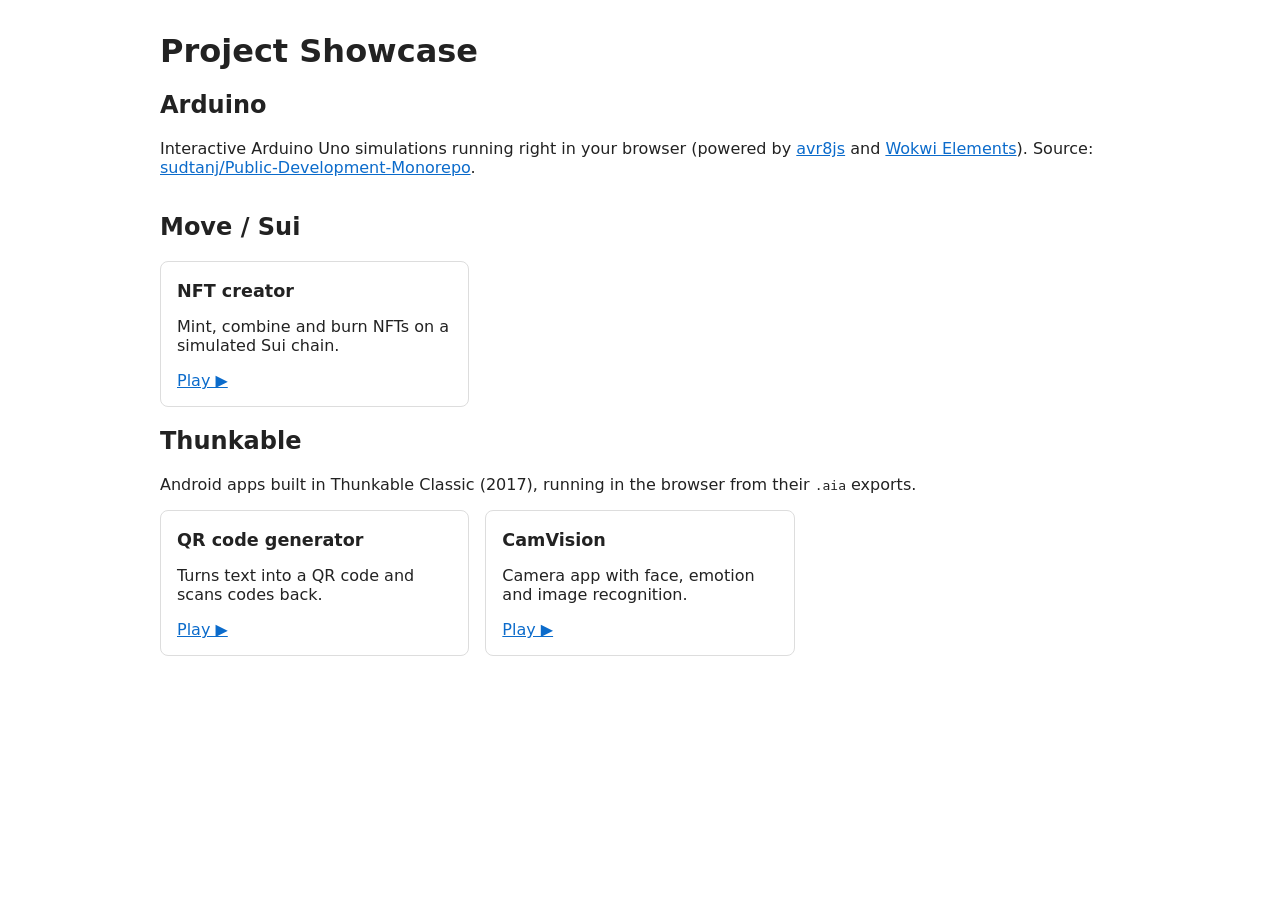
==== site/index.html @ 4866bac2 "Add Thunkable apps with a browser player on the showcase Move CamVision and QRCodeGenerator (.aia ex" ====
<!doctype html>
<html lang="en"><head><meta charset="utf-8"><meta name="viewport" content="width=device-width,initial-scale=1">
<title>Project Showcase</title><link rel="stylesheet" href="style.css"></head>
<body>
<h1>Project Showcase</h1>
<h2>Arduino</h2>
<p>Interactive Arduino Uno simulations running right in your browser (powered by
<a href="https://github.com/wokwi/avr8js">avr8js</a> and <a href="https://github.com/wokwi/wokwi-elements">Wokwi Elements</a>).
Source: <a href="https://github.com/sudtanj/Public-Development-Monorepo">sudtanj/Public-Development-Monorepo</a>.</p>
<ul class="cards" id="cards"></ul>
<h2>Move / Sui</h2>
<ul class="cards"><li><h2>NFT creator</h2><p>Mint, combine and burn NFTs on a simulated Sui chain.</p><a href="move-nft-creator/index.html">Play ▶</a></li></ul>
<h2>Thunkable</h2>
<p>Android apps built in Thunkable Classic (2017), running in the browser from their <code>.aia</code> exports.</p>
<ul class="cards">
  <li><h2>QR code generator</h2><p>Turns text into a QR code and scans codes back.</p><a href="thunkable/index.html?p=QRCodeGenerator_Thunkable">Play ▶</a></li>
  <li><h2>CamVision</h2><p>Camera app with face, emotion and image recognition.</p><a href="thunkable/index.html?p=CamVision_Thunkable">Play ▶</a></li>
</ul>
<script type="module">
const desc = {
  'arduino-analog-read': 'Reads a potentiometer and prints it over serial.',
  'arduino-icare-sensor': 'Sends sensor data as JSON for the iCare PHR app.',
  'arduino-icare-json-sensor': 'Builds the iCare payload with ArduinoJson.',
  'arduino-smoke-sensor': 'Streams MQ-2 gas/smoke readings.',
  'arduino-gas-sensor-test': 'Gas sensor test.',
  'arduino-ultrasonic-hcsr04': 'Measures distance with an HC-SR04.',
};
const projects = await (await fetch('projects.json')).json();
document.getElementById('cards').innerHTML = projects.map(p =>
  `<li><h2>${p.replace('arduino-','').replaceAll('-',' ')}</h2><p>${desc[p] ?? ''}</p><a href="player.html?p=${p}">Play ▶</a></li>`).join('');
</script>
</body></html>
---- site/style.css ----
body{font-family:system-ui,sans-serif;max-width:960px;margin:2rem auto;padding:0 1rem;color:#222}
a{color:#0b6bcb}
.cards{display:grid;grid-template-columns:repeat(auto-fill,minmax(260px,1fr));gap:1rem;padding:0;list-style:none}
.cards li{border:1px solid #ddd;border-radius:8px;padding:1rem}
.cards h2{margin:.2rem 0;font-size:1.1rem}
.board{position:relative;width:640px;height:380px;transform-origin:0 0;background:#f4f6f8;border-radius:8px;overflow:hidden}
.board>*{position:absolute}
.board svg.wires{inset:0;width:100%;height:100%;pointer-events:none;z-index:3}
.board svg.bb{z-index:1}
.board .sensor{z-index:2;transform-origin:0 0}
.controls{margin:1rem 0;display:flex;align-items:center;gap:1rem}
.controls input{width:300px}
pre#serial{background:#111;color:#7CFC00;padding:1rem;height:240px;overflow:auto;border-radius:8px;white-space:pre-wrap;word-break:break-all}
#error{color:#b00020}
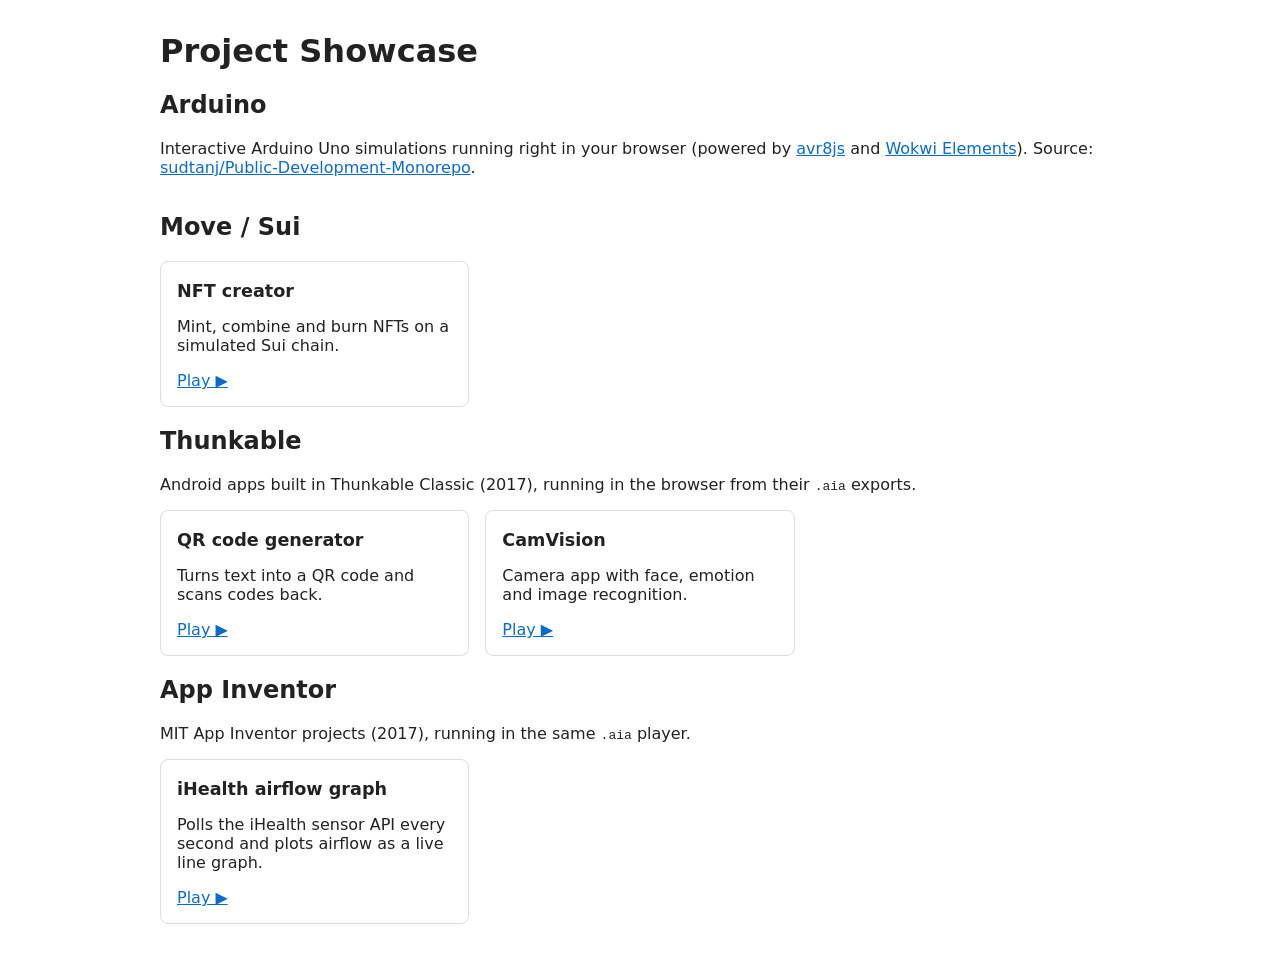
==== commit ab80e5f8: "Add the ai2-iHealth App Inventor project and generalize the .aia player Move PersonAirflowGraph.aia " ====
--- a/site/index.html
+++ b/site/index.html
@@ -13,8 +13,13 @@
 <h2>Thunkable</h2>
 <p>Android apps built in Thunkable Classic (2017), running in the browser from their <code>.aia</code> exports.</p>
 <ul class="cards">
-  <li><h2>QR code generator</h2><p>Turns text into a QR code and scans codes back.</p><a href="thunkable/index.html?p=QRCodeGenerator_Thunkable">Play ▶</a></li>
-  <li><h2>CamVision</h2><p>Camera app with face, emotion and image recognition.</p><a href="thunkable/index.html?p=CamVision_Thunkable">Play ▶</a></li>
+  <li><h2>QR code generator</h2><p>Turns text into a QR code and scans codes back.</p><a href="aia/index.html?p=thunkable/QRCodeGenerator_Thunkable">Play ▶</a></li>
+  <li><h2>CamVision</h2><p>Camera app with face, emotion and image recognition.</p><a href="aia/index.html?p=thunkable/CamVision_Thunkable">Play ▶</a></li>
+</ul>
+<h2>App Inventor</h2>
+<p>MIT App Inventor projects (2017), running in the same <code>.aia</code> player.</p>
+<ul class="cards">
+  <li><h2>iHealth airflow graph</h2><p>Polls the iHealth sensor API every second and plots airflow as a live line graph.</p><a href="aia/index.html?p=appinventor-ihealth/PersonAirflowGraph">Play ▶</a></li>
 </ul>
 <script type="module">
 const desc = {
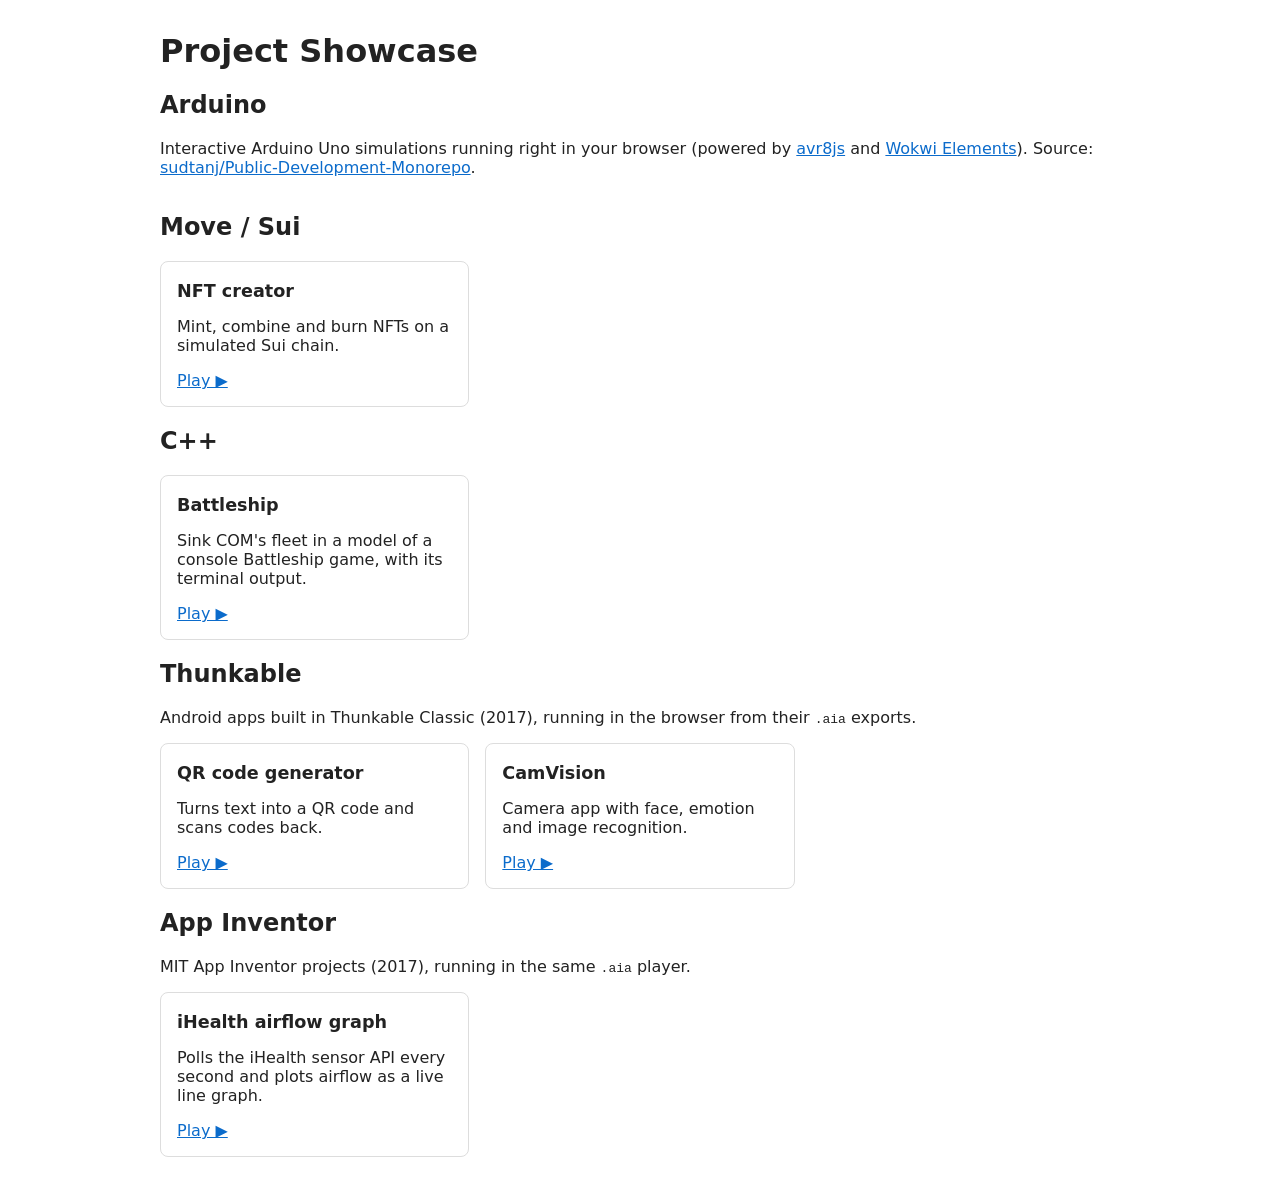
==== commit 30fd9740: "Add the C++ battleship game with a playable browser model Move main.cpp from sudtanj/battleship-game" ====
--- a/site/index.html
+++ b/site/index.html
@@ -10,6 +10,8 @@
 <ul class="cards" id="cards"></ul>
 <h2>Move / Sui</h2>
 <ul class="cards"><li><h2>NFT creator</h2><p>Mint, combine and burn NFTs on a simulated Sui chain.</p><a href="move-nft-creator/index.html">Play ▶</a></li></ul>
+<h2>C++</h2>
+<ul class="cards"><li><h2>Battleship</h2><p>Sink COM's fleet in a model of a console Battleship game, with its terminal output.</p><a href="cpp-battleship/index.html">Play ▶</a></li></ul>
 <h2>Thunkable</h2>
 <p>Android apps built in Thunkable Classic (2017), running in the browser from their <code>.aia</code> exports.</p>
 <ul class="cards">
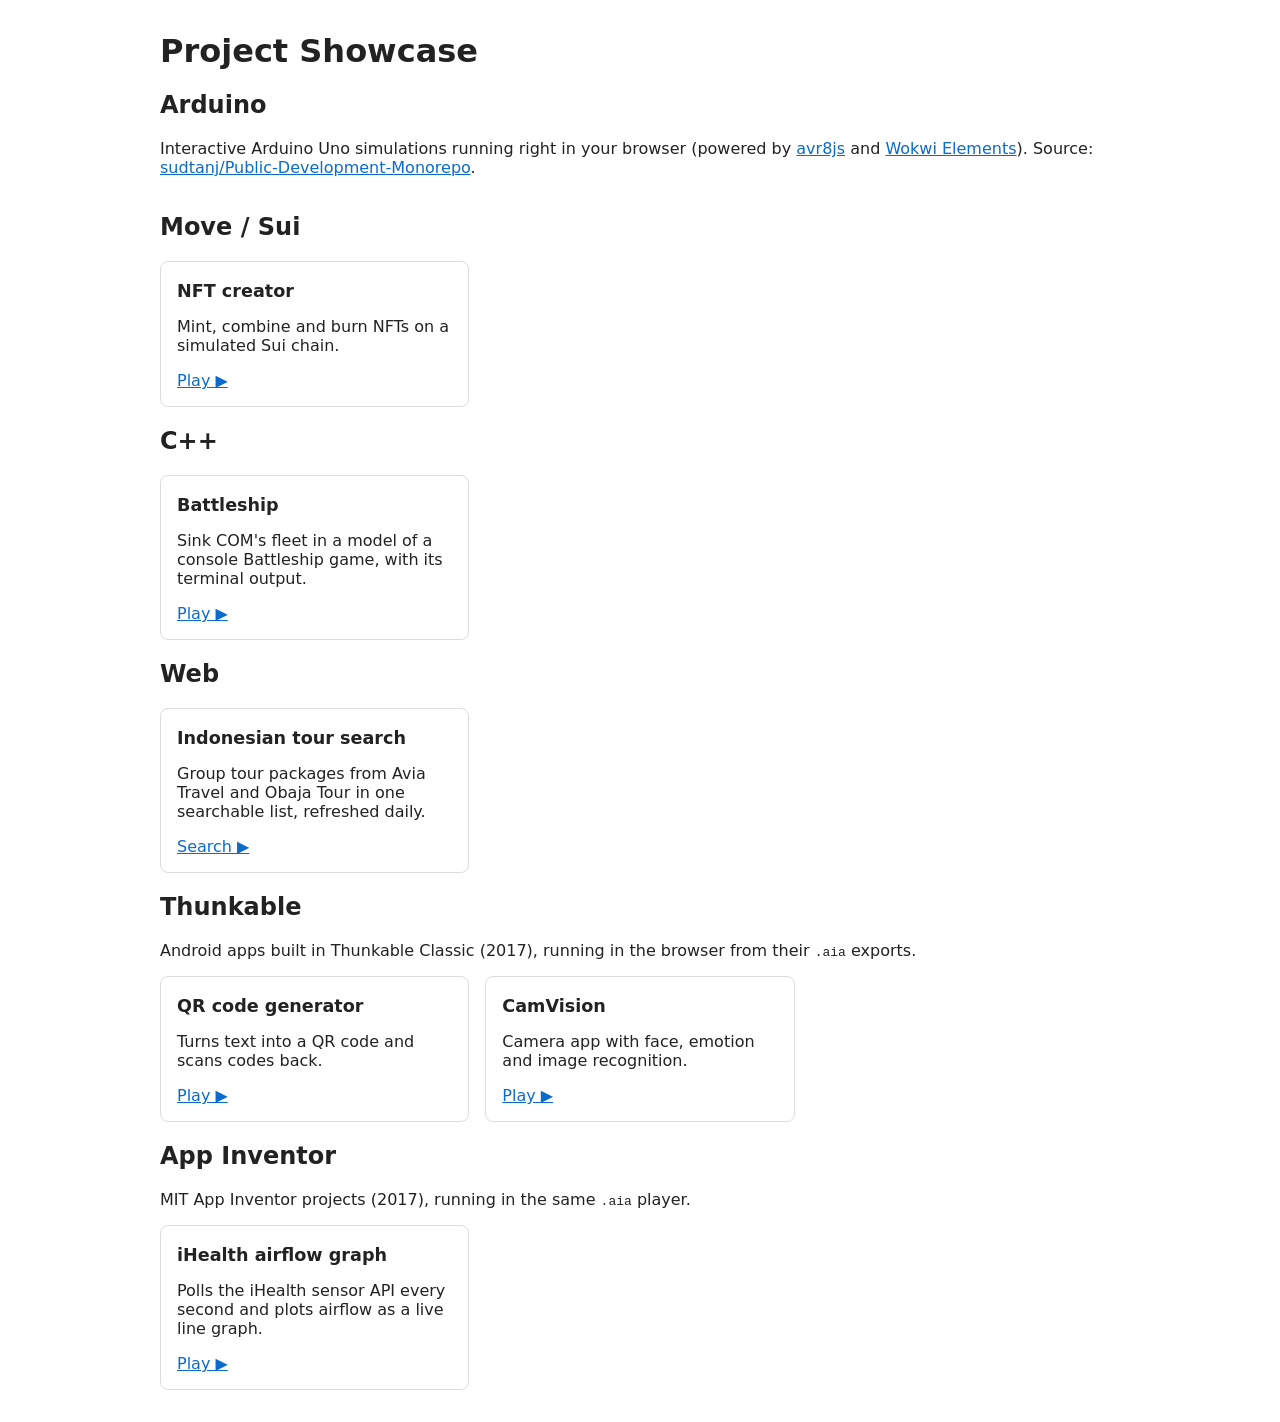
==== commit 003c27c6: "Add a tour package search aggregator for Avia Tour and Obaja Tour A zero-dependency Node scraper run" ====
--- a/site/index.html
+++ b/site/index.html
@@ -12,6 +12,8 @@
 <ul class="cards"><li><h2>NFT creator</h2><p>Mint, combine and burn NFTs on a simulated Sui chain.</p><a href="move-nft-creator/index.html">Play ▶</a></li></ul>
 <h2>C++</h2>
 <ul class="cards"><li><h2>Battleship</h2><p>Sink COM's fleet in a model of a console Battleship game, with its terminal output.</p><a href="cpp-battleship/index.html">Play ▶</a></li></ul>
+<h2>Web</h2>
+<ul class="cards"><li><h2>Indonesian tour search</h2><p>Group tour packages from Avia Travel and Obaja Tour in one searchable list, refreshed daily.</p><a href="tours/index.html">Search ▶</a></li></ul>
 <h2>Thunkable</h2>
 <p>Android apps built in Thunkable Classic (2017), running in the browser from their <code>.aia</code> exports.</p>
 <ul class="cards">
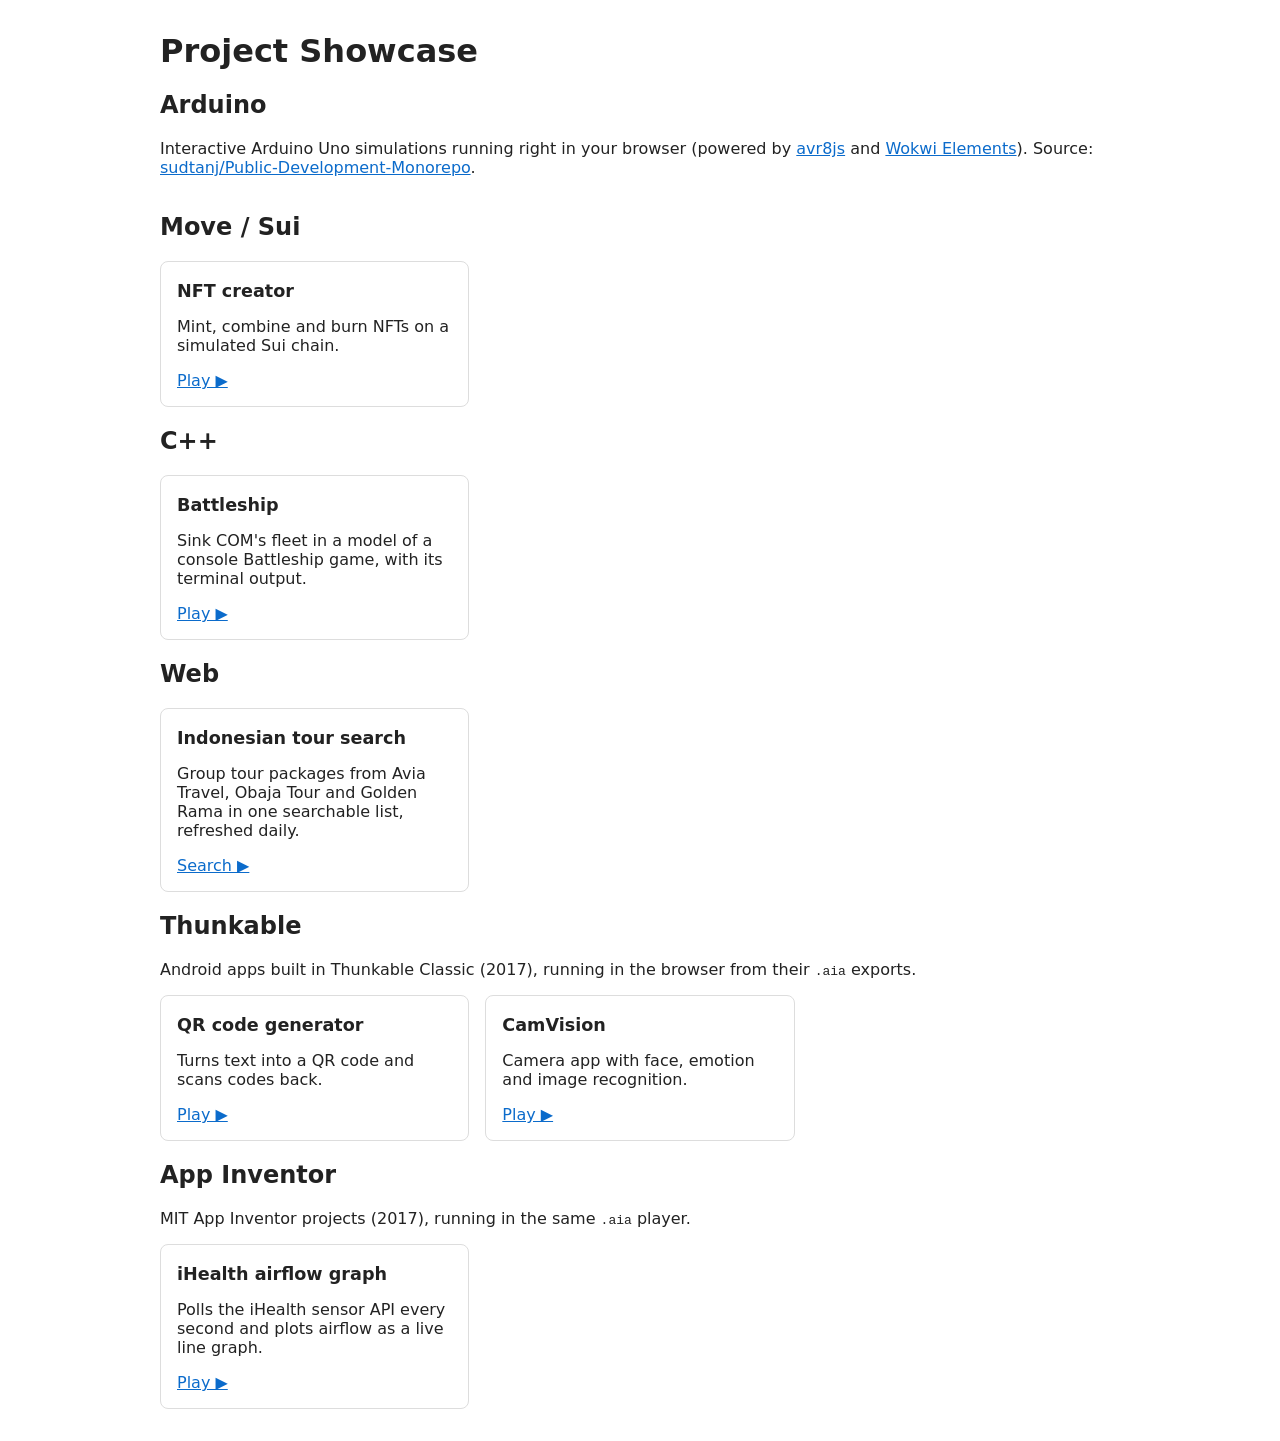
==== commit 4965fa2f: "Add Golden Rama to the tour search and redesign the page Co-Authored-By: Claude Opus 5.5 <noreply@an" ====
--- a/site/index.html
+++ b/site/index.html
@@ -13,7 +13,7 @@
 <h2>C++</h2>
 <ul class="cards"><li><h2>Battleship</h2><p>Sink COM's fleet in a model of a console Battleship game, with its terminal output.</p><a href="cpp-battleship/index.html">Play ▶</a></li></ul>
 <h2>Web</h2>
-<ul class="cards"><li><h2>Indonesian tour search</h2><p>Group tour packages from Avia Travel and Obaja Tour in one searchable list, refreshed daily.</p><a href="tours/index.html">Search ▶</a></li></ul>
+<ul class="cards"><li><h2>Indonesian tour search</h2><p>Group tour packages from Avia Travel, Obaja Tour and Golden Rama in one searchable list, refreshed daily.</p><a href="tours/index.html">Search ▶</a></li></ul>
 <h2>Thunkable</h2>
 <p>Android apps built in Thunkable Classic (2017), running in the browser from their <code>.aia</code> exports.</p>
 <ul class="cards">
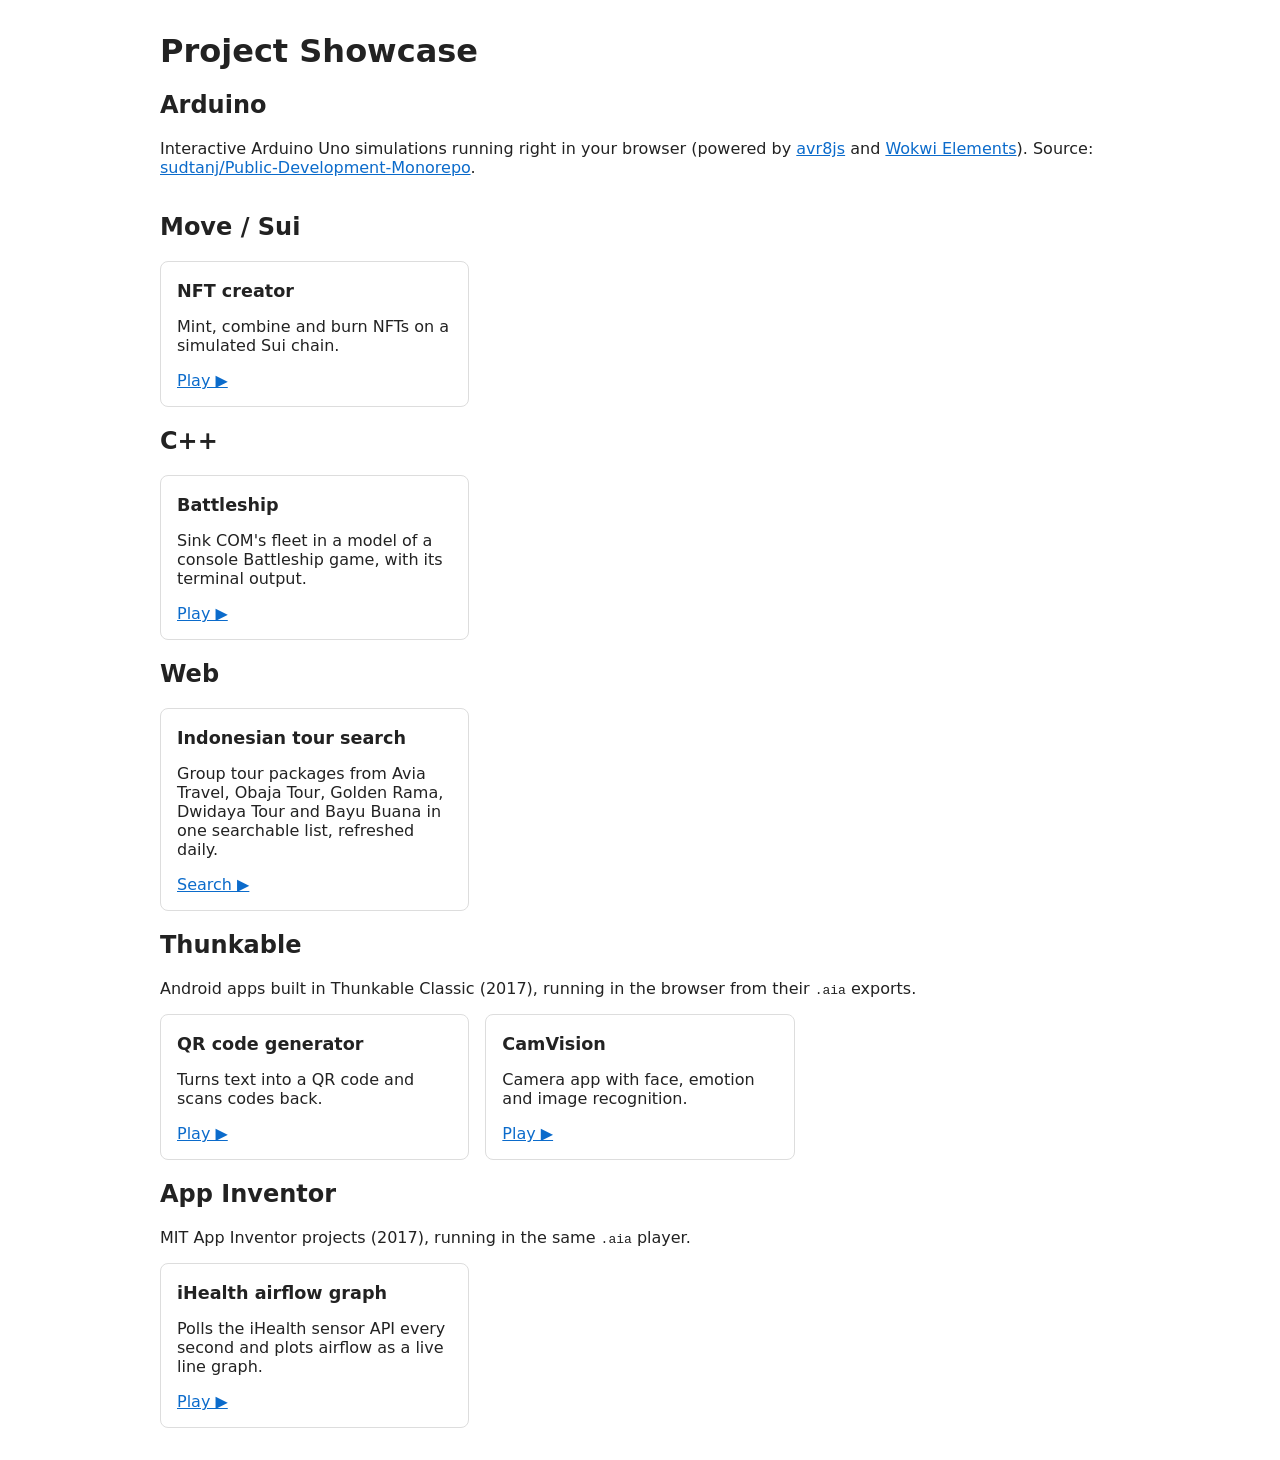
==== commit 33c47933: "Add Dwidaya Tour and Bayu Buana to the tour search Co-Authored-By: Claude Opus 5.5 <noreply@anthropi" ====
--- a/site/index.html
+++ b/site/index.html
@@ -13,7 +13,7 @@
 <h2>C++</h2>
 <ul class="cards"><li><h2>Battleship</h2><p>Sink COM's fleet in a model of a console Battleship game, with its terminal output.</p><a href="cpp-battleship/index.html">Play ▶</a></li></ul>
 <h2>Web</h2>
-<ul class="cards"><li><h2>Indonesian tour search</h2><p>Group tour packages from Avia Travel, Obaja Tour and Golden Rama in one searchable list, refreshed daily.</p><a href="tours/index.html">Search ▶</a></li></ul>
+<ul class="cards"><li><h2>Indonesian tour search</h2><p>Group tour packages from Avia Travel, Obaja Tour, Golden Rama, Dwidaya Tour and Bayu Buana in one searchable list, refreshed daily.</p><a href="tours/index.html">Search ▶</a></li></ul>
 <h2>Thunkable</h2>
 <p>Android apps built in Thunkable Classic (2017), running in the browser from their <code>.aia</code> exports.</p>
 <ul class="cards">
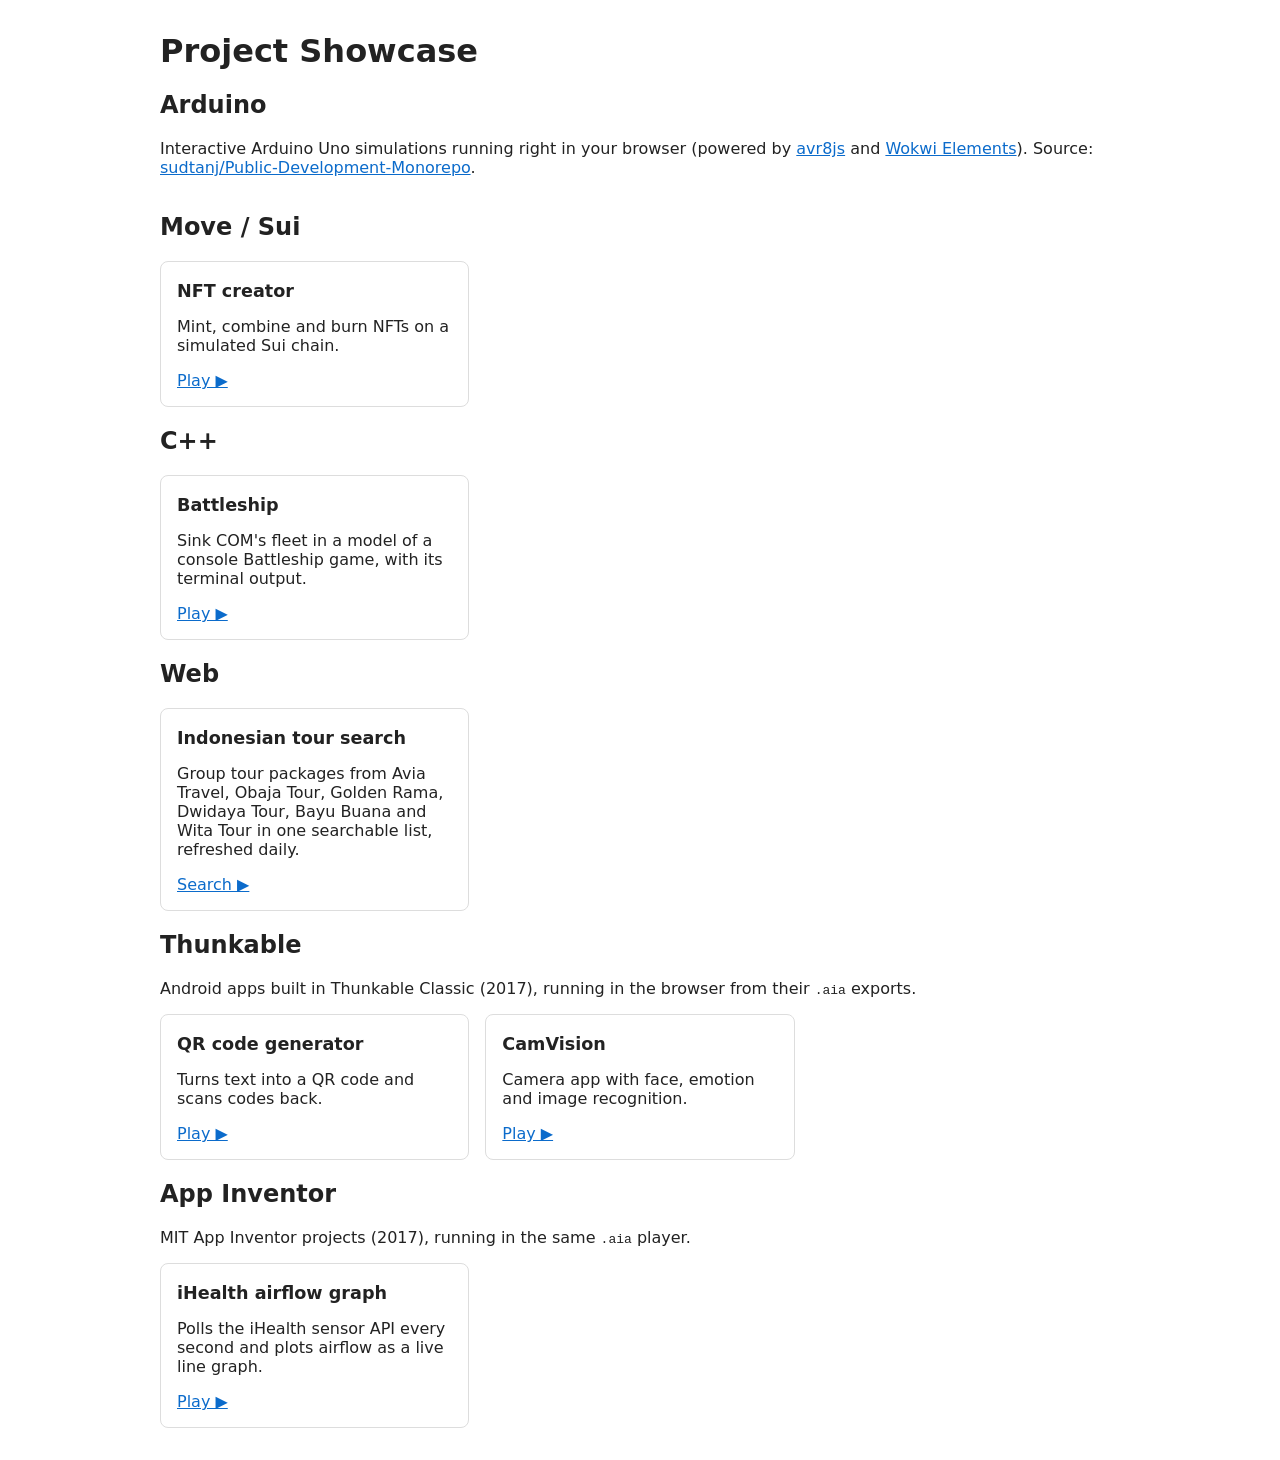
==== commit 8e236df5: "Add Wita Tour to the tour search Co-Authored-By: Claude Opus 5.5 <noreply@anthropic.com>" ====
--- a/site/index.html
+++ b/site/index.html
@@ -13,7 +13,7 @@
 <h2>C++</h2>
 <ul class="cards"><li><h2>Battleship</h2><p>Sink COM's fleet in a model of a console Battleship game, with its terminal output.</p><a href="cpp-battleship/index.html">Play ▶</a></li></ul>
 <h2>Web</h2>
-<ul class="cards"><li><h2>Indonesian tour search</h2><p>Group tour packages from Avia Travel, Obaja Tour, Golden Rama, Dwidaya Tour and Bayu Buana in one searchable list, refreshed daily.</p><a href="tours/index.html">Search ▶</a></li></ul>
+<ul class="cards"><li><h2>Indonesian tour search</h2><p>Group tour packages from Avia Travel, Obaja Tour, Golden Rama, Dwidaya Tour, Bayu Buana and Wita Tour in one searchable list, refreshed daily.</p><a href="tours/index.html">Search ▶</a></li></ul>
 <h2>Thunkable</h2>
 <p>Android apps built in Thunkable Classic (2017), running in the browser from their <code>.aia</code> exports.</p>
 <ul class="cards">
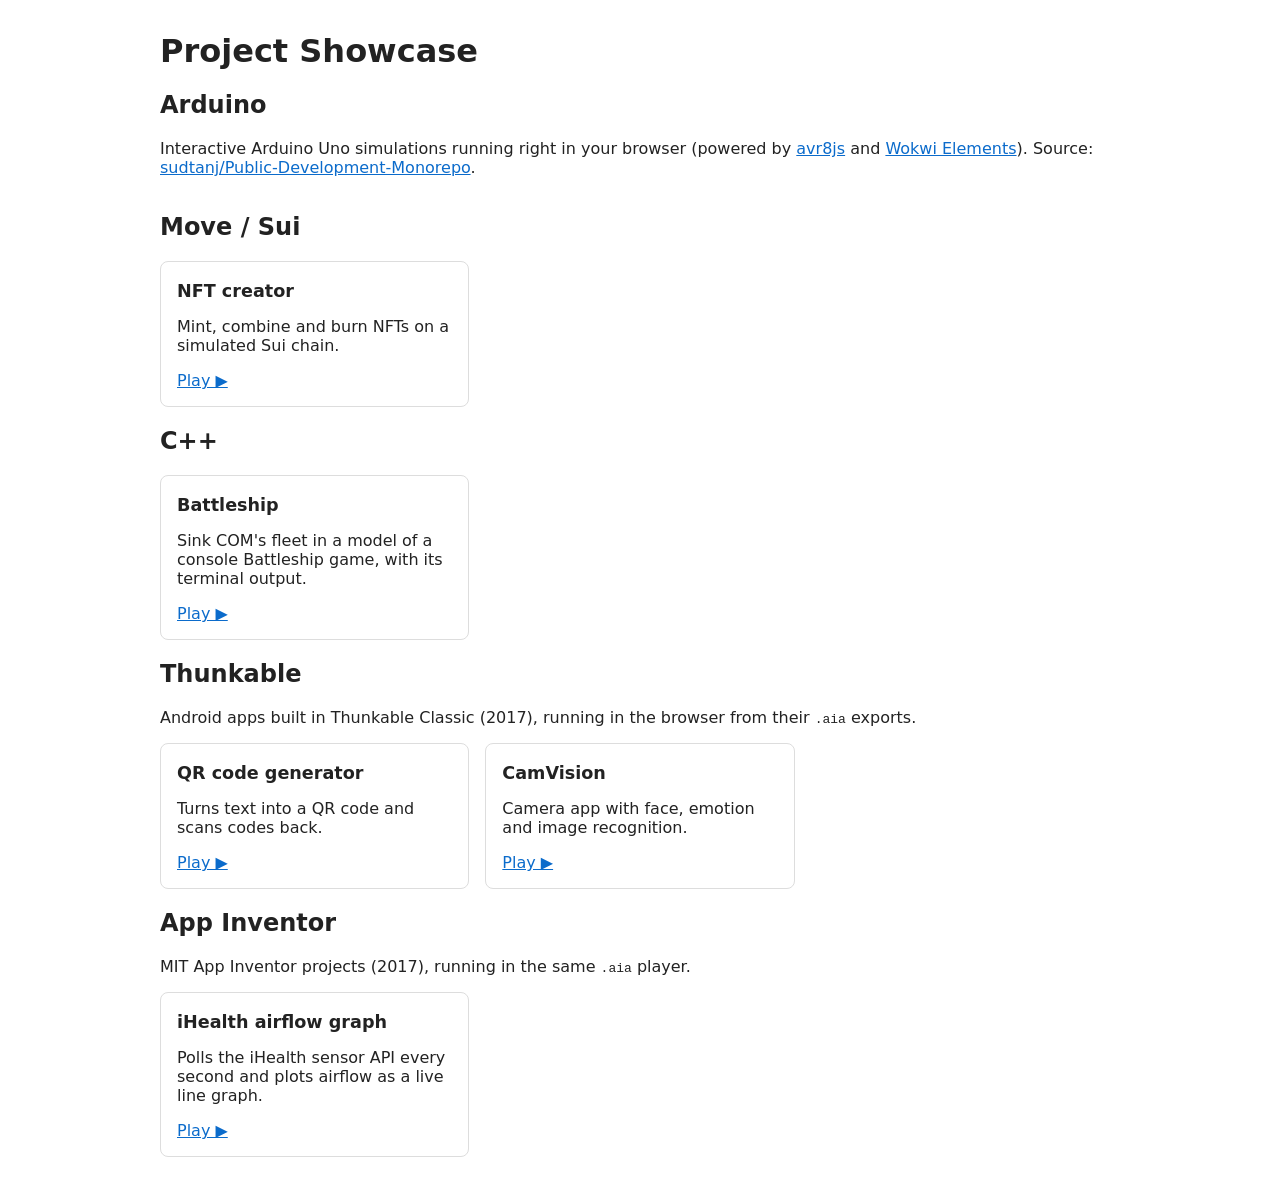
==== commit 7a3bdac1: "Move the tour search out and stop the GitHub Pages deployment The tour search now lives in a private" ====
--- a/site/index.html
+++ b/site/index.html
@@ -12,8 +12,6 @@
 <ul class="cards"><li><h2>NFT creator</h2><p>Mint, combine and burn NFTs on a simulated Sui chain.</p><a href="move-nft-creator/index.html">Play ▶</a></li></ul>
 <h2>C++</h2>
 <ul class="cards"><li><h2>Battleship</h2><p>Sink COM's fleet in a model of a console Battleship game, with its terminal output.</p><a href="cpp-battleship/index.html">Play ▶</a></li></ul>
-<h2>Web</h2>
-<ul class="cards"><li><h2>Indonesian tour search</h2><p>Group tour packages from Avia Travel, Obaja Tour, Golden Rama, Dwidaya Tour, Bayu Buana and Wita Tour in one searchable list, refreshed daily.</p><a href="tours/index.html">Search ▶</a></li></ul>
 <h2>Thunkable</h2>
 <p>Android apps built in Thunkable Classic (2017), running in the browser from their <code>.aia</code> exports.</p>
 <ul class="cards">
